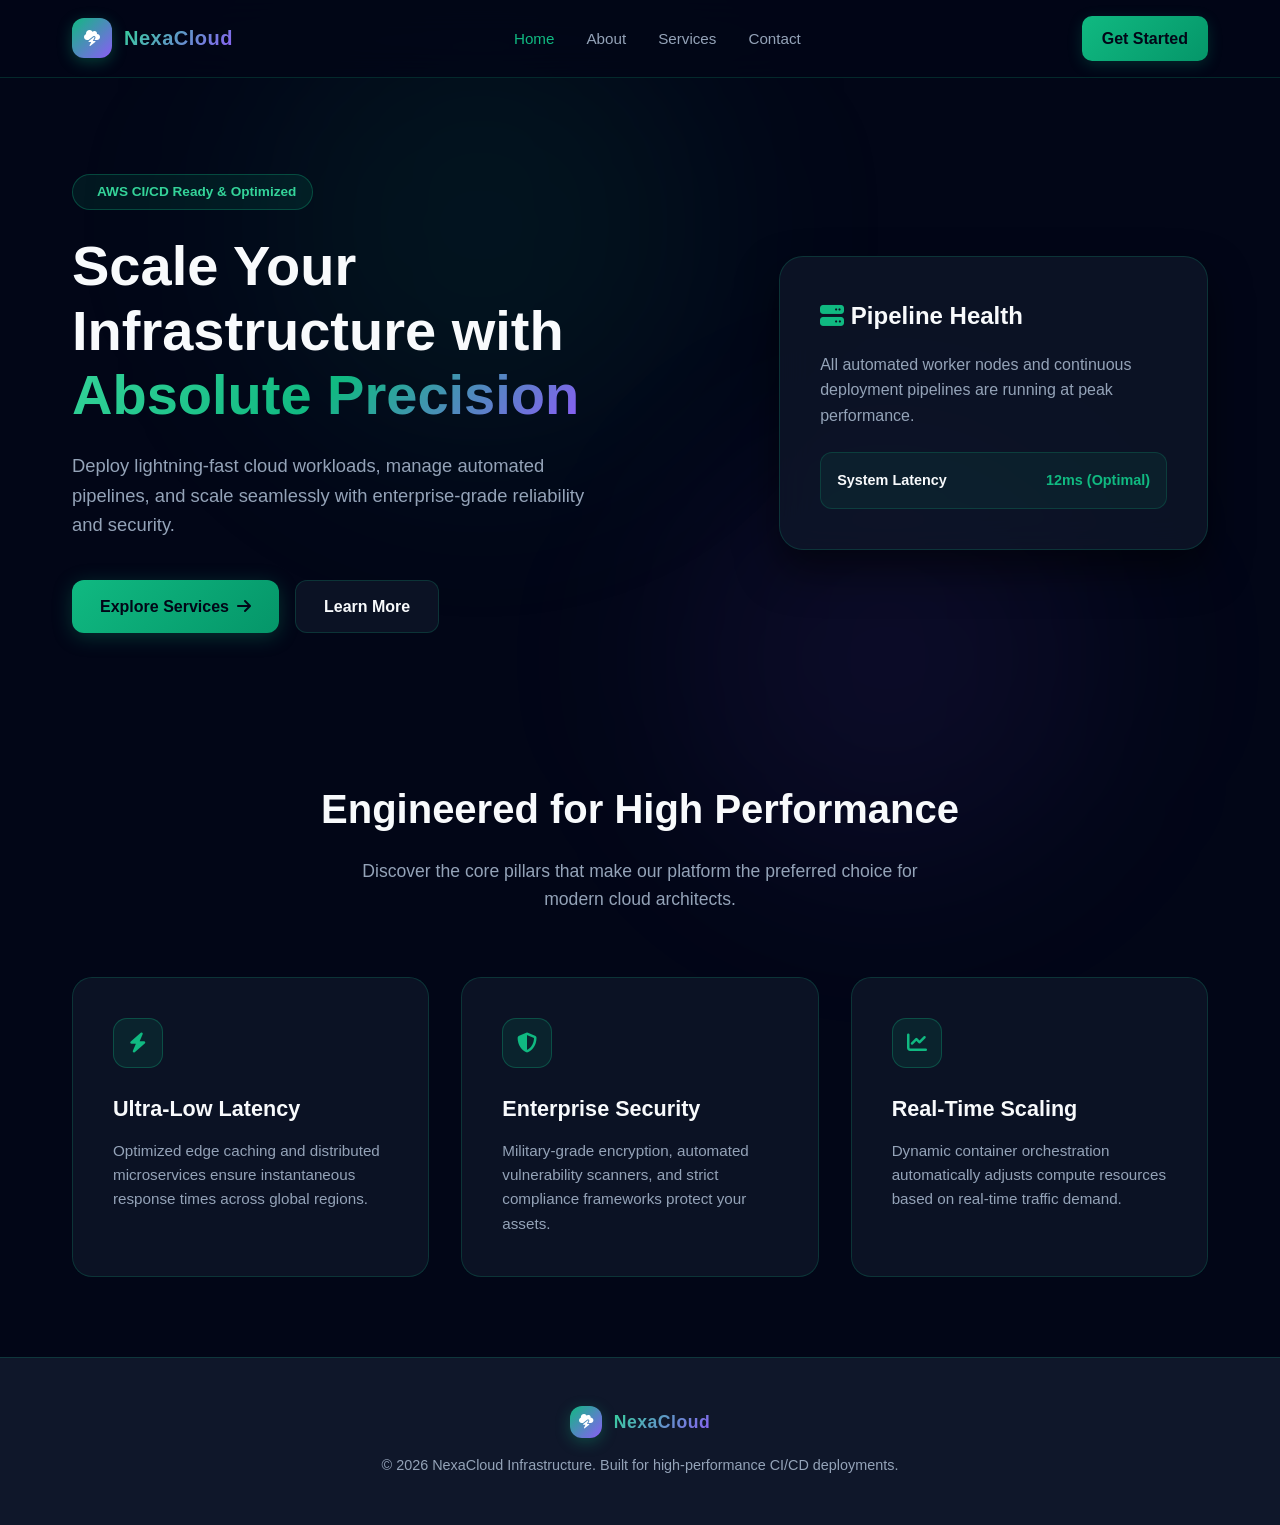
==== index.html @ c03b244a "first commit" ====
<!DOCTYPE html>
<html lang="en">
<head>
  <meta charset="UTF-8">
  <meta name="viewport" content="width=device-width, initial-scale=1.0">
  <title>NexaCloud | Next-Gen Cloud Infrastructure</title>
  <link rel="stylesheet" href="css/style.css">
  <link rel="stylesheet" href="https://cdnjs.cloudflare.com/ajax/libs/font-awesome/6.4.0/css/all.min.css">
</head>
<body>
  <div class="ambient-glow-1"></div>
  <div class="ambient-glow-2"></div>

  <!-- Navigation Bar -->
  <header>
    <div class="nav-container">
      <a href="index.html" class="logo">
        <div class="logo-icon"><i class="fa-solid fa-cloud-bolt"></i></div>
        <span class="logo-text">NexaCloud</span>
      </a>
      <ul class="nav-links">
        <li><a href="index.html" class="active">Home</a></li>
        <li><a href="about.html">About</a></li>
        <li><a href="services.html">Services</a></li>
        <li><a href="contact.html">Contact</a></li>
      </ul>
      <a href="contact.html" class="nav-cta">Get Started</a>
    </div>
  </header>

  <!-- Hero Section -->
  <section class="hero">
    <div class="hero-content">
      <div class="metric-badge">
        <i class="fa-solid fa-sparkles"></i> AWS CI/CD Ready & Optimized
      </div>
      <h1>Scale Your Infrastructure with <span class="gradient-text">Absolute Precision</span></h1>
      <p>Deploy lightning-fast cloud workloads, manage automated pipelines, and scale seamlessly with enterprise-grade reliability and security.</p>
      <div class="hero-buttons">
        <a href="services.html" class="btn-primary">Explore Services <i class="fa-solid fa-arrow-right"></i></a>
        <a href="about.html" class="btn-secondary">Learn More</a>
      </div>
    </div>
    <div class="hero-visual">
      <h3 style="font-size: 1.5rem; margin-bottom: 1rem;"><i class="fa-solid fa-server" style="color: var(--emerald-primary);"></i> Pipeline Health</h3>
      <p style="color: var(--text-muted); margin-bottom: 1.5rem;">All automated worker nodes and continuous deployment pipelines are running at peak performance.</p>
      <div style="background: rgba(16, 185, 129, 0.08); padding: 1rem; border-radius: 12px; border: 1px solid rgba(16, 185, 129, 0.2);">
        <div style="display: flex; justify-content: space-between; font-size: 0.9rem; font-weight: 600;">
          <span>System Latency</span>
          <span style="color: var(--emerald-primary);">12ms (Optimal)</span>
        </div>
      </div>
    </div>
  </section>

  <!-- Features Grid -->
  <section class="container">
    <div class="section-header">
      <h2>Engineered for High Performance</h2>
      <p>Discover the core pillars that make our platform the preferred choice for modern cloud architects.</p>
    </div>
    <div class="grid-3">
      <div class="card">
        <div class="card-icon"><i class="fa-solid fa-bolt"></i></div>
        <h3>Ultra-Low Latency</h3>
        <p>Optimized edge caching and distributed microservices ensure instantaneous response times across global regions.</p>
      </div>
      <div class="card">
        <div class="card-icon"><i class="fa-solid fa-shield-halved"></i></div>
        <h3>Enterprise Security</h3>
        <p>Military-grade encryption, automated vulnerability scanners, and strict compliance frameworks protect your assets.</p>
      </div>
      <div class="card">
        <div class="card-icon"><i class="fa-solid fa-chart-line"></i></div>
        <h3>Real-Time Scaling</h3>
        <p>Dynamic container orchestration automatically adjusts compute resources based on real-time traffic demand.</p>
      </div>
    </div>
  </section>

  <!-- Footer -->
  <footer>
    <div class="logo" style="justify-content: center; margin-bottom: 1rem;">
      <div class="logo-icon" style="width: 32px; height: 32px; font-size: 0.9rem;"><i class="fa-solid fa-cloud-bolt"></i></div>
      <span class="logo-text" style="font-size: 1.1rem;">NexaCloud</span>
    </div>
    <p>&copy; 2026 NexaCloud Infrastructure. Built for high-performance CI/CD deployments.</p>
  </footer>

  <script src="js/main.js"></script>
</body>
</html>
---- css/style.css ----
/* ==========================================
   Modern CSS Reset & Theme Variables (Emerald / Violet / Dark Theme)
   ========================================== */
:root {
  --bg-primary: #020617;
  --bg-secondary: #0f172a;
  --bg-card: rgba(15, 23, 42, 0.75);
  --border-color: rgba(16, 185, 129, 0.2);
  --emerald-primary: #10b981;
  --emerald-hover: #34d399;
  --violet-accent: #8b5cf6;
  --text-main: #f8fafc;
  --text-muted: #94a3b8;
  --transition-smooth: all 0.3s cubic-bezier(0.4, 0, 0.2, 1);
}

* {
  margin: 0;
  padding: 0;
  box-sizing: border-box;
}

html {
  scroll-behavior: smooth;
}

body {
  font-family: 'Inter', -apple-system, BlinkMacSystemFont, 'Segoe UI', Roboto, sans-serif;
  background-color: var(--bg-primary);
  color: var(--text-main);
  line-height: 1.6;
  overflow-x: hidden;
  position: relative;
}

/* Background Ambient Glows */
.ambient-glow-1 {
  position: absolute;
  top: 0;
  left: 20%;
  width: 450px;
  height: 450px;
  background: rgba(16, 185, 129, 0.08);
  filter: blur(100px);
  border-radius: 50%;
  pointer-events: none;
  z-index: 0;
}

.ambient-glow-2 {
  position: absolute;
  top: 30%;
  right: 15%;
  width: 400px;
  height: 400px;
  background: rgba(139, 92, 246, 0.08);
  filter: blur(100px);
  border-radius: 50%;
  pointer-events: none;
  z-index: 0;
}

/* ==========================================
   Navigation Bar
   ========================================== */
header {
  position: sticky;
  top: 0;
  z-index: 100;
  background: rgba(2, 6, 23, 0.85);
  backdrop-filter: blur(16px);
  border-bottom: 1px solid var(--border-color);
}

.nav-container {
  max-width: 1200px;
  margin: 0 auto;
  padding: 1rem 2rem;
  display: flex;
  align-items: center;
  justify-content: space-between;
}

.logo {
  display: flex;
  align-items: center;
  gap: 0.75rem;
  text-decoration: none;
}

.logo-icon {
  width: 40px;
  height: 40px;
  background: linear-gradient(135deg, var(--emerald-primary), var(--violet-accent));
  border-radius: 12px;
  display: flex;
  align-items: center;
  justify-content: center;
  color: #fff;
  font-weight: bold;
  box-shadow: 0 4px 15px rgba(16, 185, 129, 0.3);
  animation: float 5s ease-in-out infinite;
}

.logo-text {
  font-size: 1.25rem;
  font-weight: 800;
  background: linear-gradient(135deg, var(--emerald-hover), var(--violet-accent));
  -webkit-background-clip: text;
  -webkit-text-fill-color: transparent;
  letter-spacing: 0.5px;
}

.nav-links {
  display: flex;
  gap: 2rem;
  list-style: none;
  align-items: center;
}

.nav-links a {
  text-decoration: none;
  color: var(--text-muted);
  font-size: 0.95rem;
  font-weight: 500;
  transition: var(--transition-smooth);
}

.nav-links a:hover,
.nav-links a.active {
  color: var(--emerald-primary);
}

.nav-cta {
  background: linear-gradient(135deg, var(--emerald-primary), #059669);
  color: #020617;
  padding: 0.6rem 1.25rem;
  border-radius: 10px;
  font-weight: 600;
  text-decoration: none;
  transition: var(--transition-smooth);
  box-shadow: 0 4px 15px rgba(16, 185, 129, 0.2);
}

.nav-cta:hover {
  transform: translateY(-2px);
  box-shadow: 0 6px 20px rgba(16, 185, 129, 0.35);
}

/* Mobile Menu Toggle */
.menu-toggle {
  display: none;
  background: none;
  border: none;
  color: var(--text-main);
  font-size: 1.5rem;
  cursor: pointer;
}

/* ==========================================
   Hero Section
   ========================================== */
.hero {
  max-width: 1200px;
  margin: 0 auto;
  padding: 6rem 2rem 4rem;
  display: grid;
  grid-template-columns: 1.2fr 0.8fr;
  gap: 4rem;
  align-items: center;
  position: relative;
  z-index: 1;
}

.hero-content h1 {
  font-size: 3.5rem;
  font-weight: 900;
  line-height: 1.15;
  margin-bottom: 1.5rem;
}

.gradient-text {
  background: linear-gradient(135deg, #34d399, #10b981, #8b5cf6);
  -webkit-background-clip: text;
  -webkit-text-fill-color: transparent;
}

.hero-content p {
  color: var(--text-muted);
  font-size: 1.15rem;
  margin-bottom: 2.5rem;
  max-width: 540px;
}

.hero-buttons {
  display: flex;
  gap: 1rem;
}

.btn-primary {
  background: linear-gradient(135deg, var(--emerald-primary), #059669);
  color: #020617;
  padding: 0.8rem 1.75rem;
  border-radius: 12px;
  font-weight: 700;
  text-decoration: none;
  transition: var(--transition-smooth);
  box-shadow: 0 4px 20px rgba(16, 185, 129, 0.25);
  display: inline-flex;
  align-items: center;
  gap: 0.5rem;
}

.btn-primary:hover {
  transform: translateY(-3px);
  box-shadow: 0 8px 25px rgba(16, 185, 129, 0.4);
}

.btn-secondary {
  background: var(--bg-card);
  color: var(--text-main);
  border: 1px solid var(--border-color);
  padding: 0.8rem 1.75rem;
  border-radius: 12px;
  font-weight: 600;
  text-decoration: none;
  transition: var(--transition-smooth);
}

.btn-secondary:hover {
  background: rgba(30, 41, 59, 0.9);
  border-color: var(--emerald-primary);
  transform: translateY(-3px);
}

/* Hero Card Visual */
.hero-visual {
  background: var(--bg-card);
  border: 1px solid var(--border-color);
  border-radius: 24px;
  padding: 2.5rem;
  backdrop-filter: blur(16px);
  box-shadow: 0 20px 40px rgba(0, 0, 0, 0.5);
  position: relative;
  animation: float 6s ease-in-out infinite;
}

.metric-badge {
  display: inline-flex;
  align-items: center;
  gap: 0.5rem;
  padding: 0.4rem 1rem;
  background: rgba(16, 185, 129, 0.1);
  border: 1px solid rgba(16, 185, 129, 0.3);
  border-radius: 50px;
  color: var(--emerald-hover);
  font-size: 0.85rem;
  font-weight: 600;
  margin-bottom: 1.5rem;
}

/* ==========================================
   Features / Cards Grid
   ========================================== */
.container {
  max-width: 1200px;
  margin: 0 auto;
  padding: 5rem 2rem;
  position: relative;
  z-index: 1;
}

.section-header {
  text-align: center;
  margin-bottom: 4rem;
}

.section-header h2 {
  font-size: 2.5rem;
  font-weight: 800;
  margin-bottom: 1rem;
}

.section-header p {
  color: var(--text-muted);
  font-size: 1.1rem;
  max-width: 600px;
  margin: 0 auto;
}

.grid-3 {
  display: grid;
  grid-template-columns: repeat(auto-fit, minmax(320px, 1fr));
  gap: 2rem;
}

.card {
  background: var(--bg-card);
  border: 1px solid var(--border-color);
  border-radius: 20px;
  padding: 2.5rem;
  transition: var(--transition-smooth);
  backdrop-filter: blur(12px);
  position: relative;
  overflow: hidden;
}

.card:hover {
  transform: translateY(-6px);
  border-color: var(--emerald-primary);
  box-shadow: 0 15px 30px rgba(16, 185, 129, 0.1);
}

.card-icon {
  width: 50px;
  height: 50px;
  background: rgba(16, 185, 129, 0.1);
  border: 1px solid rgba(16, 185, 129, 0.3);
  border-radius: 14px;
  display: flex;
  align-items: center;
  justify-content: center;
  color: var(--emerald-primary);
  font-size: 1.25rem;
  margin-bottom: 1.5rem;
}

.card h3 {
  font-size: 1.35rem;
  font-weight: 700;
  margin-bottom: 0.75rem;
}

.card p {
  color: var(--text-muted);
  font-size: 0.95rem;
}

/* ==========================================
   Footer
   ========================================== */
footer {
  background: var(--bg-secondary);
  border-top: 1px solid var(--border-color);
  padding: 3rem 2rem;
  text-align: center;
  color: var(--text-muted);
  font-size: 0.9rem;
  position: relative;
  z-index: 1;
}

footer p {
  margin-top: 1rem;
}

/* Animations */
@keyframes float {
  0%, 100% { transform: translateY(0); }
  50% { transform: translateY(-10px); }
}

/* Responsive Design */
@media (max-width: 968px) {
  .hero {
    grid-template-columns: 1fr;
    text-align: center;
    padding-top: 3rem;
  }
  .hero-content p {
    margin: 0 auto 2.5rem;
  }
  .hero-buttons {
    justify-content: center;
  }
  .nav-links {
    display: none;
  }
  .menu-toggle {
    display: block;
  }
}
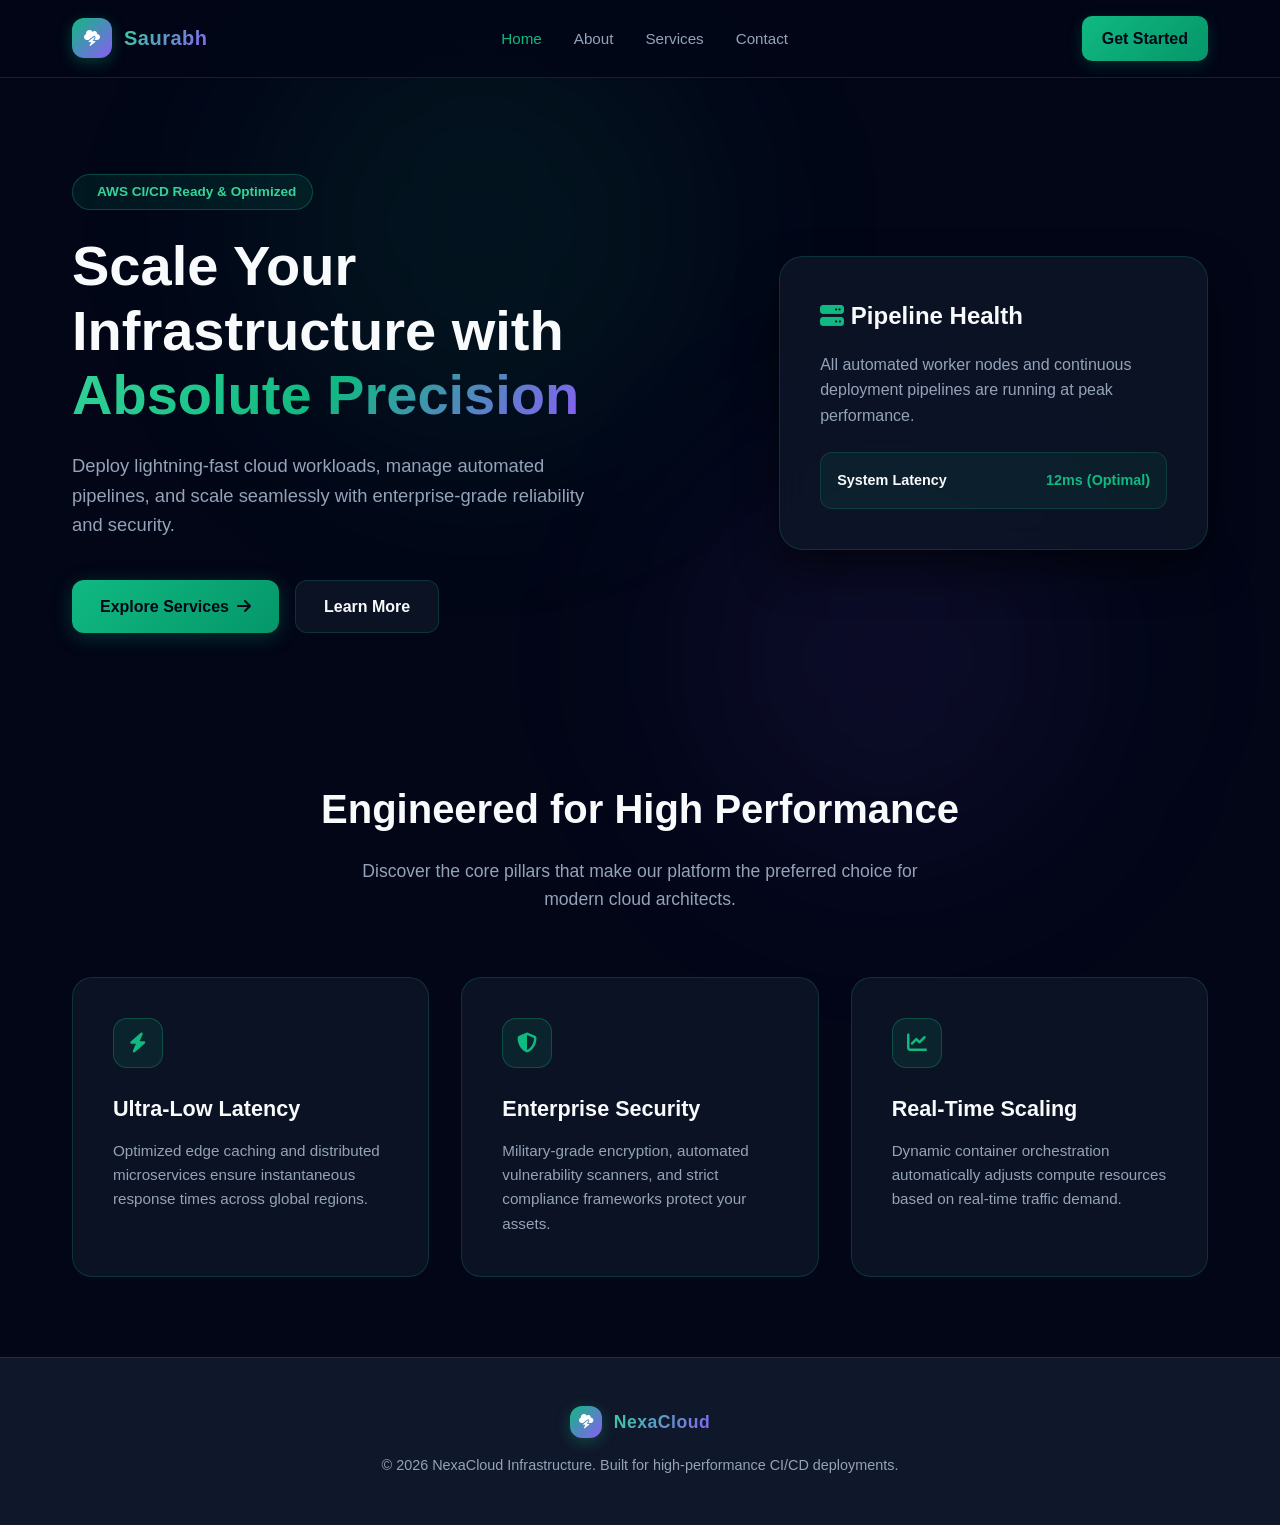
==== commit d2eb0fa1: "change in 19 line" ====
--- a/index.html
+++ b/index.html
@@ -16,7 +16,7 @@
     <div class="nav-container">
       <a href="index.html" class="logo">
         <div class="logo-icon"><i class="fa-solid fa-cloud-bolt"></i></div>
-        <span class="logo-text">NexaCloud</span>
+        <span class="logo-text">Saurabh</span>
       </a>
       <ul class="nav-links">
         <li><a href="index.html" class="active">Home</a></li>
